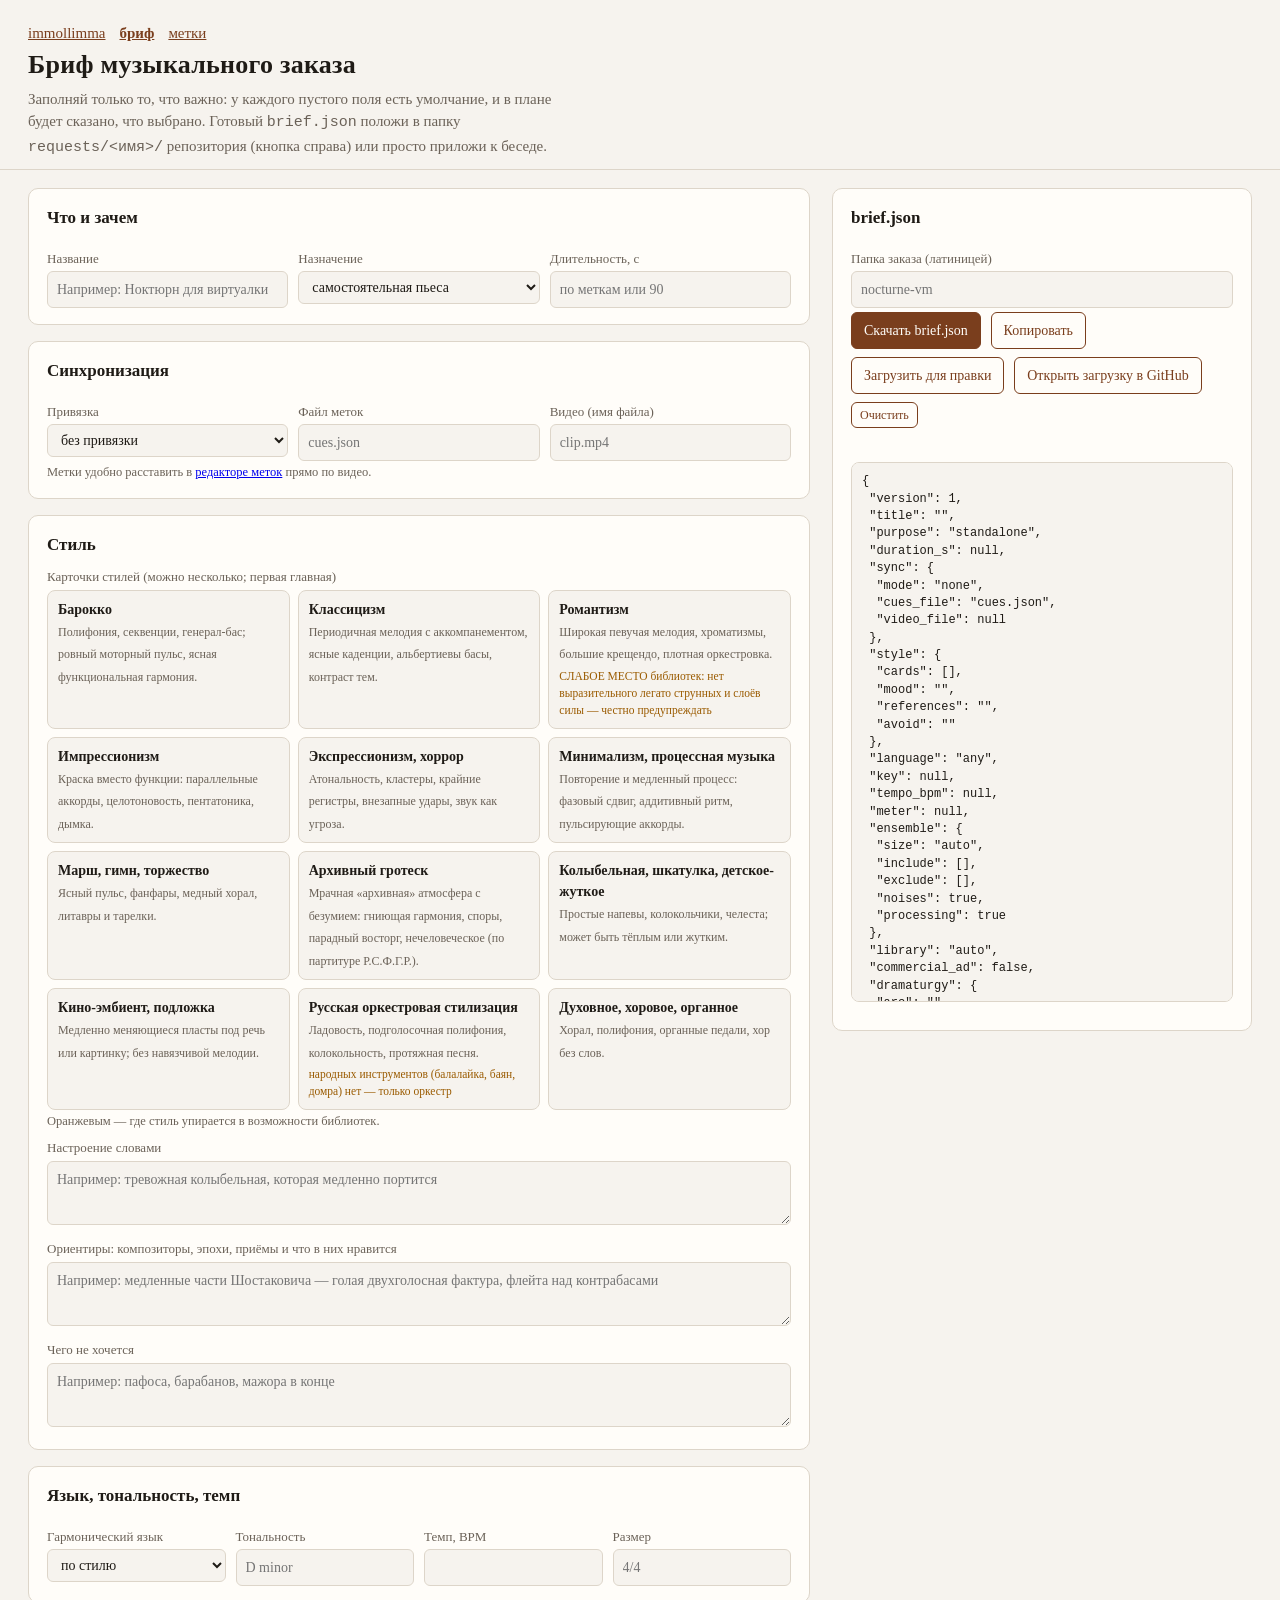
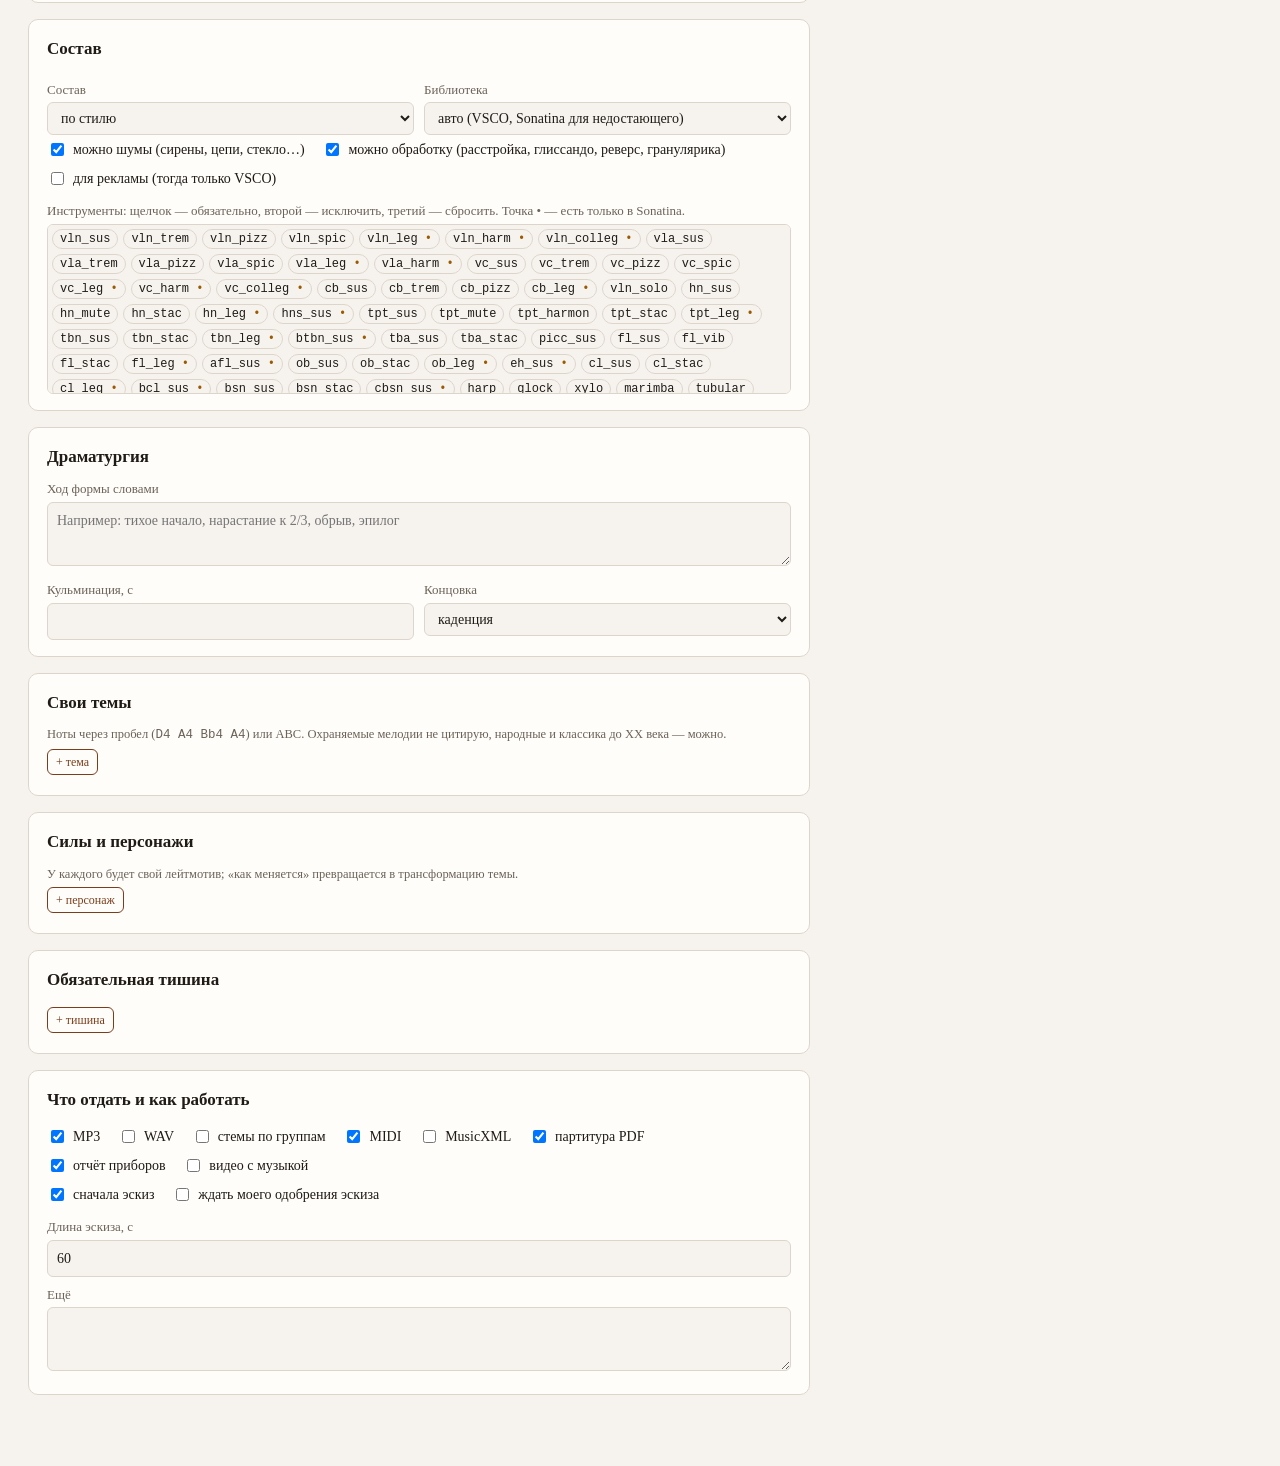
==== forms/brief.html @ 96648a5b "immollimma: комплект для сочинения оркестровой музыки Ядро kit/ (реестр 74 инструментов VSCO-2 CE и " ====
<!DOCTYPE html>
<html lang="ru">
<head>
<meta charset="utf-8">
<meta name="viewport" content="width=device-width, initial-scale=1">
<title>immollimma — бриф</title>
<link rel="stylesheet" href="common.css">
</head>
<body>
<header>
  <nav><a href="index.html">immollimma</a><a href="brief.html"><b>бриф</b></a><a href="cues.html">метки</a></nav>
  <h1>Бриф музыкального заказа</h1>
  <p>Заполняй только то, что важно: у каждого пустого поля есть умолчание, и в плане будет сказано, что выбрано.
     Готовый <code>brief.json</code> положи в папку <code>requests/&lt;имя&gt;/</code> репозитория (кнопка справа) или просто приложи к беседе.</p>
</header>
<main>
<div>
  <section>
    <h2>Что и зачем</h2>
    <div class="row">
      <div><label>Название</label><input type="text" id="title" placeholder="Например: Ноктюрн для виртуалки"></div>
      <div><label>Назначение</label><select id="purpose">
        <option value="standalone">самостоятельная пьеса</option><option value="video">к видео</option>
        <option value="game">к игре</option><option value="live">для живых исполнителей (нужны ноты)</option>
        <option value="podcast">подложка под речь</option><option value="other">другое</option></select></div>
      <div><label>Длительность, с</label><input type="number" id="duration_s" min="5" step="1" placeholder="по меткам или 90"></div>
    </div>
  </section>

  <section>
    <h2>Синхронизация</h2>
    <div class="row">
      <div><label>Привязка</label><select id="sync.mode">
        <option value="none">без привязки</option><option value="cues">к файлу меток (cues.json)</option>
        <option value="scenes">к сменам сцен видео (найду сам)</option></select></div>
      <div><label>Файл меток</label><input type="text" id="sync.cues_file" placeholder="cues.json"></div>
      <div><label>Видео (имя файла)</label><input type="text" id="sync.video_file" placeholder="clip.mp4"></div>
    </div>
    <div class="hint">Метки удобно расставить в <a href="cues.html">редакторе меток</a> прямо по видео.</div>
  </section>

  <section>
    <h2>Стиль</h2>
    <label>Карточки стилей (можно несколько; первая главная)</label>
    <div class="cards" id="cards"></div>
    <div class="hint">Оранжевым — где стиль упирается в возможности библиотек.</div>
    <label>Настроение словами</label><textarea id="style.mood" placeholder="Например: тревожная колыбельная, которая медленно портится"></textarea>
    <label>Ориентиры: композиторы, эпохи, приёмы и что в них нравится</label>
    <textarea id="style.references" placeholder="Например: медленные части Шостаковича — голая двухголосная фактура, флейта над контрабасами"></textarea>
    <label>Чего не хочется</label><textarea id="style.avoid" placeholder="Например: пафоса, барабанов, мажора в конце"></textarea>
  </section>

  <section>
    <h2>Язык, тональность, темп</h2>
    <div class="row">
      <div><label>Гармонический язык</label><select id="language">
        <option value="any">по стилю</option><option value="tonal">тональный</option><option value="modal">модальный</option>
        <option value="atonal">атональный</option><option value="mixed">смешанный</option></select></div>
      <div><label>Тональность</label><input type="text" id="key" placeholder="D minor"></div>
      <div><label>Темп, BPM</label><input type="number" id="tempo_bpm" min="20" max="240"></div>
      <div><label>Размер</label><input type="text" id="meter" placeholder="4/4"></div>
    </div>
  </section>

  <section>
    <h2>Состав</h2>
    <div class="row">
      <div><label>Состав</label><select id="ensemble.size">
        <option value="auto">по стилю</option><option value="chamber">камерный</option><option value="orchestra">оркестр</option>
        <option value="strings">струнные</option><option value="winds">деревянные</option><option value="brass">медь</option>
        <option value="percussion">ударные</option><option value="keys">клавишные и арфа</option><option value="custom">только отмеченные</option></select></div>
      <div><label>Библиотека</label><select id="library">
        <option value="auto">авто (VSCO, Sonatina для недостающего)</option><option value="plain">VSCO — прежний семплер</option>
        <option value="vsco">VSCO через SFZ</option><option value="sso">Sonatina через SFZ</option></select></div>
    </div>
    <span class="chk"><input type="checkbox" id="ensemble.noises" checked> можно шумы (сирены, цепи, стекло…)</span>
    <span class="chk"><input type="checkbox" id="ensemble.processing" checked> можно обработку (расстройка, глиссандо, реверс, гранулярика)</span>
    <span class="chk"><input type="checkbox" id="commercial_ad"> для рекламы (тогда только VSCO)</span>
    <label>Инструменты: щелчок — обязательно, второй — исключить, третий — сбросить. Точка • — есть только в Sonatina.</label>
    <div class="chips" id="insts"></div>
  </section>

  <section>
    <h2>Драматургия</h2>
    <label>Ход формы словами</label><textarea id="dramaturgy.arc" placeholder="Например: тихое начало, нарастание к 2/3, обрыв, эпилог"></textarea>
    <div class="row">
      <div><label>Кульминация, с</label><input type="number" id="dramaturgy.climax_s" min="0"></div>
      <div><label>Концовка</label><select id="dramaturgy.ending">
        <option value="cadence">каденция</option><option value="fade">затухание</option><option value="cut">обрыв</option>
        <option value="open">открытая</option></select></div>
    </div>
  </section>

  <section>
    <h2>Свои темы</h2>
    <div class="hint">Ноты через пробел (<code>D4 A4 Bb4 A4</code>) или ABC. Охраняемые мелодии не цитирую, народные и классика до XX века — можно.</div>
    <div id="themes"></div><button class="ghost small" onclick="addRow('themes')">+ тема</button>
  </section>

  <section>
    <h2>Силы и персонажи</h2>
    <div class="hint">У каждого будет свой лейтмотив; «как меняется» превращается в трансформацию темы.</div>
    <div id="characters"></div><button class="ghost small" onclick="addRow('characters')">+ персонаж</button>
  </section>

  <section>
    <h2>Обязательная тишина</h2>
    <div id="silences"></div><button class="ghost small" onclick="addRow('silences')">+ тишина</button>
  </section>

  <section>
    <h2>Что отдать и как работать</h2>
    <div id="deliver">
      <span class="chk"><input type="checkbox" value="mp3" checked> MP3</span>
      <span class="chk"><input type="checkbox" value="wav"> WAV</span>
      <span class="chk"><input type="checkbox" value="stems"> стемы по группам</span>
      <span class="chk"><input type="checkbox" value="midi" checked> MIDI</span>
      <span class="chk"><input type="checkbox" value="musicxml"> MusicXML</span>
      <span class="chk"><input type="checkbox" value="pdf" checked> партитура PDF</span>
      <span class="chk"><input type="checkbox" value="report" checked> отчёт приборов</span>
      <span class="chk"><input type="checkbox" value="video"> видео с музыкой</span>
    </div>
    <span class="chk"><input type="checkbox" id="iteration.sketch_first" checked> сначала эскиз</span>
    <span class="chk"><input type="checkbox" id="iteration.ask_before_full"> ждать моего одобрения эскиза</span>
    <div class="row"><div><label>Длина эскиза, с</label><input type="number" id="iteration.sketch_seconds" value="60" min="10"></div></div>
    <label>Ещё</label><textarea id="notes"></textarea>
  </section>
</div>

<aside>
  <section>
    <h2>brief.json</h2>
    <div class="row"><div><label>Папка заказа (латиницей)</label><input type="text" id="slug" placeholder="nocturne-vm"></div></div>
    <button onclick="download()">Скачать brief.json</button>
    <button class="ghost" onclick="copy()">Копировать</button>
    <button class="ghost" onclick="document.getElementById('load').click()">Загрузить для правки</button>
    <input type="file" id="load" accept=".json,application/json" hidden>
    <button class="ghost" onclick="upload()">Открыть загрузку в GitHub</button>
    <button class="ghost small" onclick="resetAll()">Очистить</button>
    <div class="status" id="status"></div>
    <pre id="out"></pre>
  </section>
</aside>
</main>

<script>
const REPO = "Ranatar/immollimma";
const $ = id => document.getElementById(id);
const ROWS = {
  themes: [["name", "название"], ["notation", "ноты / ABC"], ["for", "чья тема"], ["transform", "как меняется"]],
  characters: [["name", "имя"], ["description", "какой"], ["evolution", "как меняется"]],
  silences: [["t", "с какой секунды"], ["dur", "сколько секунд"], ["note", "зачем"]],
};
let cards = [], cardOn = [], inst = {}, instList = [];

const FALLBACK_CARDS = [
  {id: "baroque", name: "Барокко"}, {id: "classical", name: "Классицизм"}, {id: "romantic", name: "Романтизм"},
  {id: "impressionist", name: "Импрессионизм"}, {id: "expressionist_horror", name: "Экспрессионизм, хоррор"},
  {id: "minimalism", name: "Минимализм"}, {id: "march_hymn", name: "Марш, гимн"}, {id: "archival_grotesque", name: "Архивный гротеск"},
  {id: "lullaby_musicbox", name: "Колыбельная, шкатулка"}, {id: "ambient_film", name: "Кино-эмбиент"},
  {id: "russian_stylization", name: "Русская стилизация"}, {id: "sacred_choral", name: "Духовное, хоровое"}];

async function init() {
  try { cards = await (await fetch("../kit/styles/index.json")).json(); } catch (e) { cards = FALLBACK_CARDS; }
  try { instList = await (await fetch("../kit/data/instruments.json")).json(); } catch (e) { instList = []; }
  drawCards(); drawInsts();
  document.querySelectorAll("input, select, textarea").forEach(el => el.addEventListener("input", update));
  $("load").addEventListener("change", ev => {
    const f = ev.target.files[0]; if (!f) return;
    f.text().then(t => { try { fill(JSON.parse(t)); say("загружено"); } catch (e) { say("не JSON: " + e.message); } });
  });
  let saved = null;
  try { saved = JSON.parse(localStorage.getItem("immollimma.brief") || "null"); } catch (e) {}
  if (saved) fill(saved); else update();
}

function drawCards() {
  $("cards").innerHTML = "";
  cards.forEach(c => {
    const d = document.createElement("div");
    d.className = "card" + (cardOn.includes(c.id) ? " on" : "");
    d.innerHTML = `<b>${c.name}</b><span>${c.summary || ""}</span>` + (c.fit && /СЛАБ|слаб|нет /.test(c.fit.weak || "") ? `<i>${c.fit.weak}</i>` : "");
    d.onclick = () => { cardOn = cardOn.includes(c.id) ? cardOn.filter(x => x !== c.id) : [...cardOn, c.id]; drawCards(); update(); };
    $("cards").appendChild(d);
  });
}

function drawInsts() {
  $("insts").innerHTML = "";
  if (!instList.length) { $("insts").innerHTML = '<span class="hint">список инструментов не загрузился (открой форму с GitHub Pages)</span>'; return; }
  instList.forEach(i => {
    const s = document.createElement("span");
    s.className = "chip" + (i.sso_only ? " sso" : "") + (inst[i.id] ? " " + inst[i.id] : "");
    s.textContent = i.id; s.title = `${i.part}, ${i.libs.join(" / ")}`;
    s.onclick = () => { inst[i.id] = inst[i.id] === "inc" ? "exc" : inst[i.id] === "exc" ? undefined : "inc"; drawInsts(); update(); };
    $("insts").appendChild(s);
  });
}

function addRow(kind, val = {}) {
  const box = document.createElement("div"); box.className = "rep row";
  ROWS[kind].forEach(([k, ph]) => {
    const i = document.createElement("input"); i.type = k === "t" || k === "dur" ? "number" : "text";
    i.placeholder = ph; i.dataset.k = k; i.value = val[k] ?? ""; i.addEventListener("input", update); box.appendChild(i);
  });
  const x = document.createElement("button"); x.className = "ghost small"; x.textContent = "×";
  x.onclick = () => { box.remove(); update(); }; box.appendChild(x);
  $(kind).appendChild(box); update();
}

function rows(kind) {
  return [...$(kind).children].map(b => {
    const o = {}; b.querySelectorAll("input").forEach(i => { if (i.value !== "") o[i.dataset.k] = i.type === "number" ? +i.value : i.value; });
    return o;
  }).filter(o => Object.keys(o).length);
}

function val(id) {
  const el = $(id);
  if (el.type === "checkbox") return el.checked;
  if (el.type === "number") return el.value === "" ? null : +el.value;
  return el.value;
}

function build() {
  const b = {version: 1, title: val("title"), purpose: val("purpose"), duration_s: val("duration_s"),
    sync: {mode: val("sync.mode"), cues_file: val("sync.cues_file") || "cues.json", video_file: val("sync.video_file") || null},
    style: {cards: cardOn, mood: val("style.mood"), references: val("style.references"), avoid: val("style.avoid")},
    language: val("language"), key: val("key") || null, tempo_bpm: val("tempo_bpm"), meter: val("meter") || null,
    ensemble: {size: val("ensemble.size"), include: Object.keys(inst).filter(k => inst[k] === "inc"),
               exclude: Object.keys(inst).filter(k => inst[k] === "exc"), noises: val("ensemble.noises"), processing: val("ensemble.processing")},
    library: val("library"), commercial_ad: val("commercial_ad"),
    dramaturgy: {arc: val("dramaturgy.arc"), climax_s: val("dramaturgy.climax_s"), ending: val("dramaturgy.ending")},
    themes: rows("themes"), characters: rows("characters"), silences: rows("silences"),
    deliver: [...$("deliver").querySelectorAll("input:checked")].map(i => i.value),
    iteration: {sketch_first: val("iteration.sketch_first"), sketch_seconds: val("iteration.sketch_seconds") || 60,
                ask_before_full: val("iteration.ask_before_full")},
    notes: val("notes")};
  return b;
}

function fill(b) {
  const set = (id, v) => { const el = $(id); if (!el || v === undefined || v === null) return;
    if (el.type === "checkbox") el.checked = !!v; else el.value = v; };
  ["title", "purpose", "duration_s", "language", "key", "tempo_bpm", "meter", "library", "commercial_ad", "notes"].forEach(k => set(k, b[k]));
  for (const [grp, keys] of Object.entries({sync: ["mode", "cues_file", "video_file"], style: ["mood", "references", "avoid"],
      ensemble: ["size", "noises", "processing"], dramaturgy: ["arc", "climax_s", "ending"],
      iteration: ["sketch_first", "sketch_seconds", "ask_before_full"]}))
    keys.forEach(k => set(grp + "." + k, (b[grp] || {})[k]));
  cardOn = (b.style || {}).cards || []; inst = {};
  ((b.ensemble || {}).include || []).forEach(k => inst[k] = "inc"); ((b.ensemble || {}).exclude || []).forEach(k => inst[k] = "exc");
  ["themes", "characters", "silences"].forEach(k => { $(k).innerHTML = ""; (b[k] || []).forEach(r => addRow(k, r)); });
  $("deliver").querySelectorAll("input").forEach(i => i.checked = (b.deliver || ["mp3", "midi", "pdf", "report"]).includes(i.value));
  if (b._slug) $("slug").value = b._slug;
  drawCards(); drawInsts(); update();
}

function translit(s) {
  const m = {а:"a",б:"b",в:"v",г:"g",д:"d",е:"e",ё:"e",ж:"zh",з:"z",и:"i",й:"i",к:"k",л:"l",м:"m",н:"n",о:"o",п:"p",р:"r",с:"s",т:"t",
    у:"u",ф:"f",х:"h",ц:"ts",ч:"ch",ш:"sh",щ:"sch",ъ:"",ы:"y",ь:"",э:"e",ю:"yu",я:"ya"};
  return s.toLowerCase().split("").map(c => m[c] ?? c).join("").replace(/[^a-z0-9]+/g, "-").replace(/^-|-$/g, "").slice(0, 40);
}

function update() {
  const b = build();
  if (!$("slug").value && b.title) $("slug").placeholder = translit(b.title) || "my-piece";
  $("out").textContent = JSON.stringify(b, null, 1);
  try { localStorage.setItem("immollimma.brief", JSON.stringify({...b, _slug: $("slug").value})); } catch (e) {}
}

function slug() { return $("slug").value || $("slug").placeholder || "my-piece"; }
function say(t) { $("status").textContent = t; setTimeout(() => $("status").textContent = "", 4000); }
function download() {
  const a = document.createElement("a");
  a.href = URL.createObjectURL(new Blob([JSON.stringify(build(), null, 1)], {type: "application/json"}));
  a.download = "brief.json"; a.click(); say(`скачано; положи в requests/${slug()}/`);
}
function copy() {
  navigator.clipboard.writeText(JSON.stringify(build(), null, 1)).then(() => say("скопировано"), () => say("не удалось скопировать"));
}
function upload() {
  window.open(`https://github.com/${REPO}/upload/main/requests/${slug()}`, "_blank");
  say("в открывшейся странице перетащи brief.json (и cues.json) и нажми Commit");
}
function resetAll() {
  try { localStorage.removeItem("immollimma.brief"); } catch (e) {}
  location.reload();
}
init();
</script>
</body>
</html>
---- forms/common.css ----
:root {
  --bg: #f6f3ee; --panel: #fffdf9; --ink: #1f1b16; --muted: #6b6258; --line: #ddd5c9; --accent: #7a3e1d;
  --accent-soft: #f1e3d8; --ok: #2f6b3a; --warn: #9a5b00;
  --mono: ui-monospace, "SFMono-Regular", Menlo, Consolas, monospace;
}
@media (prefers-color-scheme: dark) {
  :root { --bg: #17140f; --panel: #201c16; --ink: #ece4d8; --muted: #a59a8c; --line: #3a3329; --accent: #e09a6b;
          --accent-soft: #3a2a1f; --ok: #7fbf8a; --warn: #e0b060; }
}
* { box-sizing: border-box; }
body { margin: 0; background: var(--bg); color: var(--ink); font: 15px/1.5 Georgia, "PT Serif", serif; }
header { padding: 22px 28px 10px; border-bottom: 1px solid var(--line); }
header h1 { margin: 0; font-size: 26px; letter-spacing: .01em; }
header p { margin: 4px 0 0; color: var(--muted); max-width: 70ch; }
nav a { color: var(--accent); margin-right: 14px; }
main { display: grid; grid-template-columns: minmax(0, 1fr) 420px; gap: 22px; padding: 18px 28px 60px; }
@media (max-width: 1000px) { main { grid-template-columns: 1fr; } }
section { background: var(--panel); border: 1px solid var(--line); border-radius: 10px; padding: 16px 18px; margin-bottom: 16px; }
section h2 { margin: 0 0 10px; font-size: 17px; }
label { display: block; margin: 8px 0 3px; font-size: 13px; color: var(--muted); }
input[type=text], input[type=number], select, textarea {
  width: 100%; padding: 7px 9px; border: 1px solid var(--line); border-radius: 6px; background: var(--bg); color: var(--ink);
  font: inherit; font-size: 14px; }
textarea { min-height: 64px; resize: vertical; }
.row { display: grid; grid-template-columns: repeat(auto-fit, minmax(160px, 1fr)); gap: 10px; }
.hint { color: var(--muted); font-size: 12.5px; margin-top: 2px; }
.chk { display: inline-flex; gap: 6px; align-items: center; margin: 4px 14px 4px 0; color: var(--ink); font-size: 14px; }
.cards { display: grid; grid-template-columns: repeat(auto-fill, minmax(210px, 1fr)); gap: 8px; }
.card { border: 1px solid var(--line); border-radius: 8px; padding: 8px 10px; cursor: pointer; background: var(--bg); }
.card.on { border-color: var(--accent); background: var(--accent-soft); }
.card b { display: block; font-size: 14px; }
.card span { font-size: 12px; color: var(--muted); }
.card i { display: block; font-size: 11.5px; color: var(--warn); font-style: normal; margin-top: 3px; }
.chips { display: flex; flex-wrap: wrap; gap: 5px; max-height: 170px; overflow: auto; padding: 4px; border: 1px solid var(--line);
         border-radius: 6px; background: var(--bg); }
.chip { font: 12px var(--mono); padding: 2px 7px; border-radius: 99px; border: 1px solid var(--line); cursor: pointer; }
.chip.inc { background: #2f6b3a22; border-color: var(--ok); }
.chip.exc { background: #9a1b1b22; border-color: #9a1b1b; text-decoration: line-through; }
.chip.sso::after { content: " •"; color: var(--warn); }
.rep { border-left: 3px solid var(--line); padding-left: 10px; margin: 8px 0; }
button { font: inherit; font-size: 14px; padding: 7px 12px; border-radius: 6px; border: 1px solid var(--accent);
         background: var(--accent); color: var(--panel); cursor: pointer; margin: 4px 6px 4px 0; }
button.ghost { background: transparent; color: var(--accent); }
button.small { font-size: 12px; padding: 3px 8px; }
aside { position: sticky; top: 12px; align-self: start; }
pre { background: var(--bg); border: 1px solid var(--line); border-radius: 8px; padding: 10px; font: 12px/1.45 var(--mono);
      max-height: 60vh; overflow: auto; white-space: pre-wrap; }
.status { font-size: 13px; color: var(--ok); min-height: 1.4em; }
kbd { font: 12px var(--mono); border: 1px solid var(--line); border-bottom-width: 2px; border-radius: 4px; padding: 0 5px; }
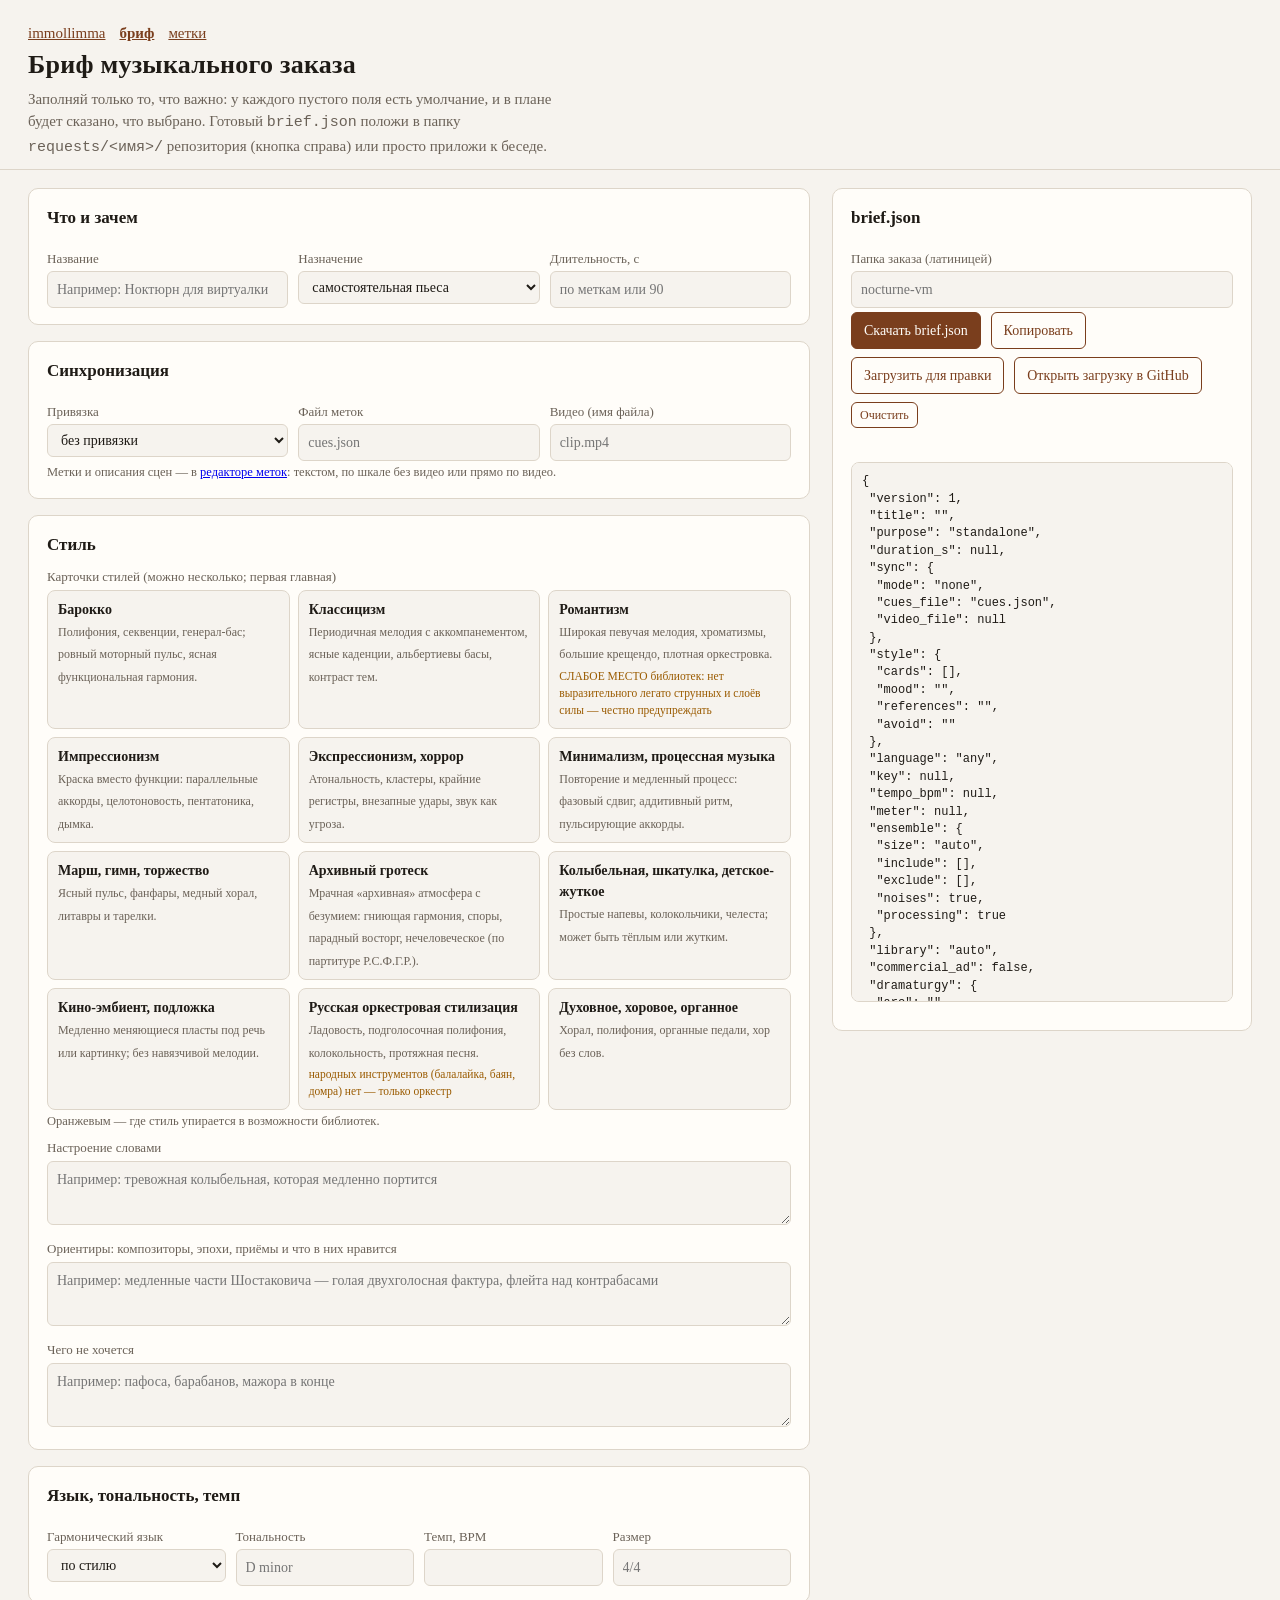
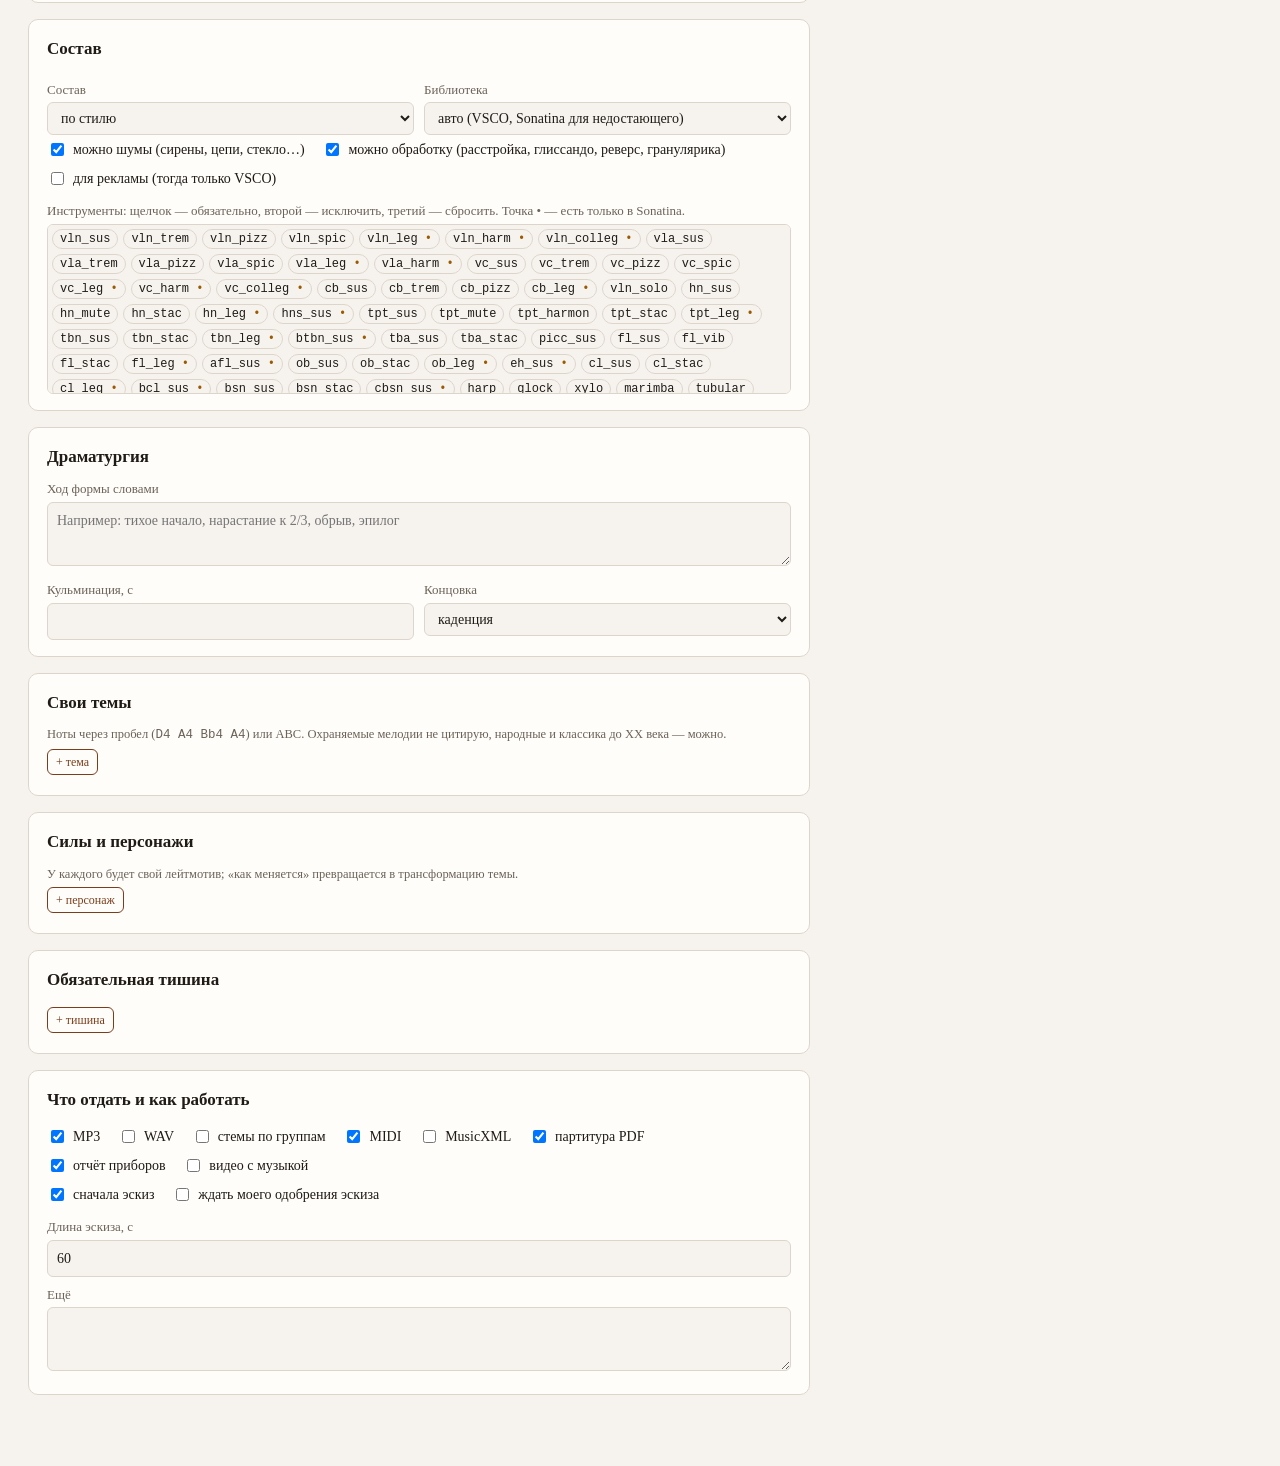
==== commit 61e62e57: "Метки без видео: сценарий текстом, «Добавить», ход времени, описание метки; описания меток — в плане" ====
--- a/forms/brief.html
+++ b/forms/brief.html
@@ -36,7 +36,7 @@
       <div><label>Файл меток</label><input type="text" id="sync.cues_file" placeholder="cues.json"></div>
       <div><label>Видео (имя файла)</label><input type="text" id="sync.video_file" placeholder="clip.mp4"></div>
     </div>
-    <div class="hint">Метки удобно расставить в <a href="cues.html">редакторе меток</a> прямо по видео.</div>
+    <div class="hint">Метки и описания сцен — в <a href="cues.html">редакторе меток</a>: текстом, по шкале без видео или прямо по видео.</div>
   </section>
 
   <section>
